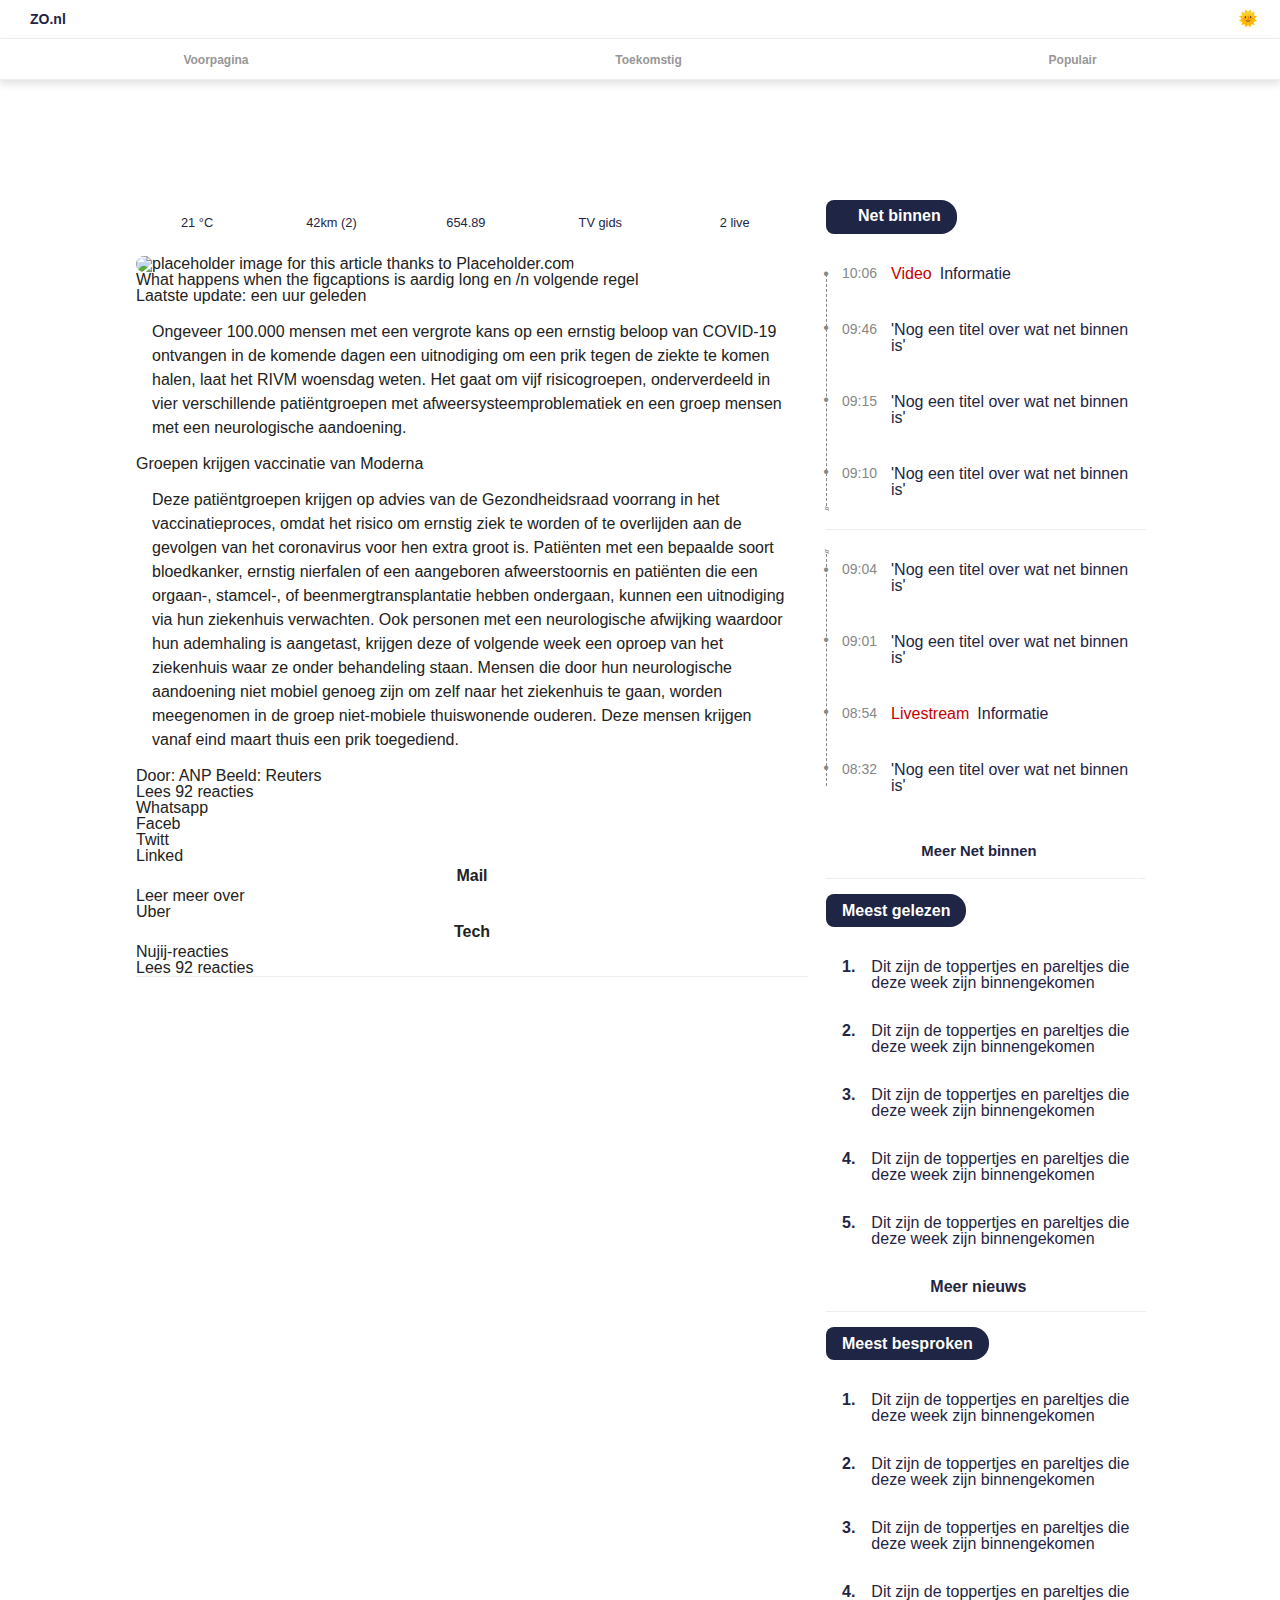
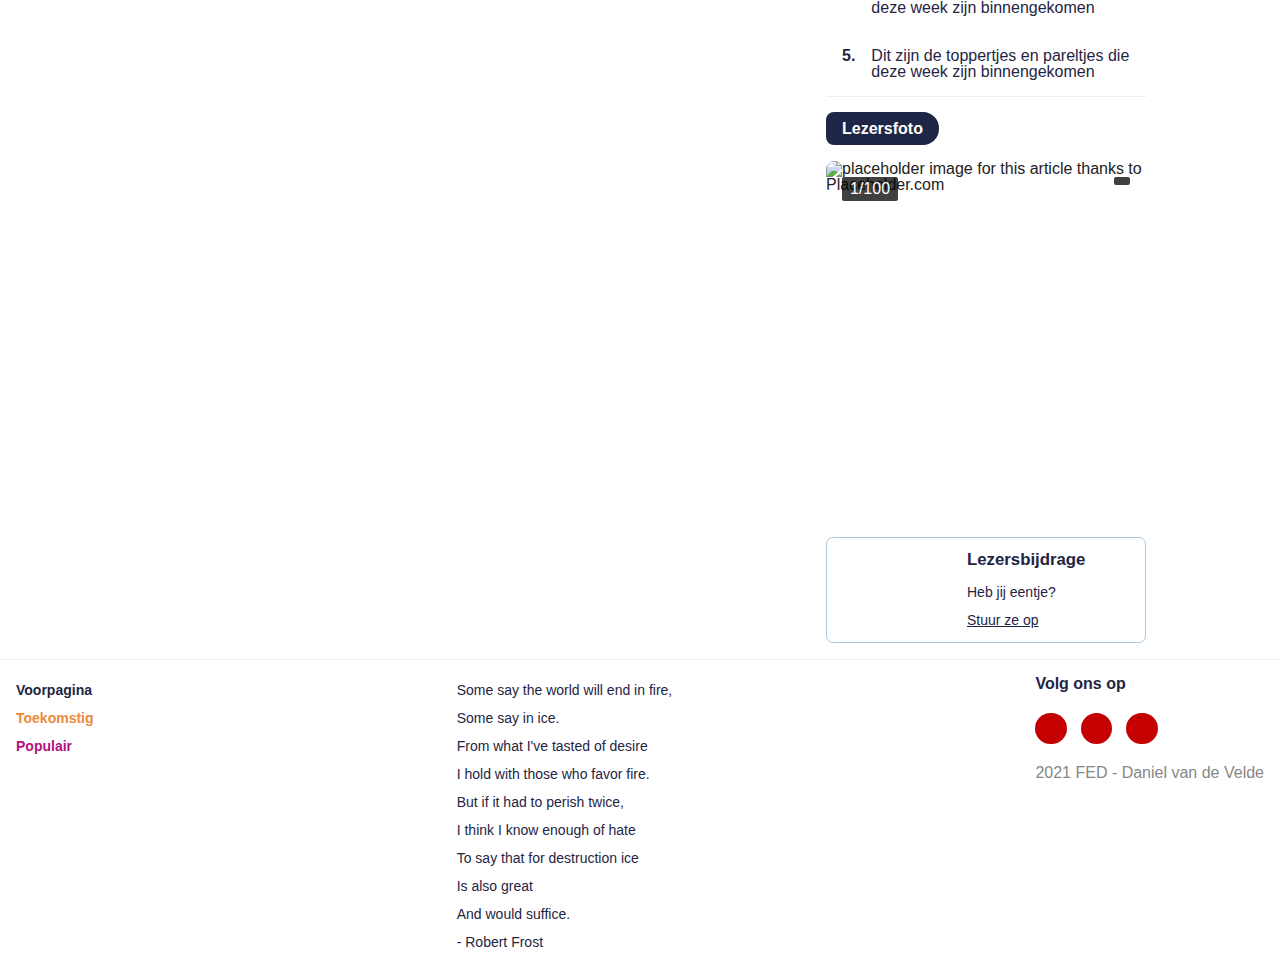
==== article.html @ d0b223e6 "added a second page" ====
<!DOCTYPE html>
<html lang="nl">
  <head>
    <meta charset="UTF-8" />
    <meta name="author" content="Daniel van de Velde" />
    <meta name="viewport" content="width=device-width, initial-scale=1" />
    <title>ZO - Het toekomstige nieuws het eerst op ZO.nl</title>
    <link href="styles/reset.css" rel="stylesheet" />
    <link href="styles/style.css" rel="stylesheet" />
    <script
      src="https://kit.fontawesome.com/f37409f078.js"
      crossorigin="anonymous"
    ></script>
  </head>

  <body>
    <header>
      <div>
        <a href="#"><i class="fas fa-fast-forward"></i>ZO.nl</a>
        <button>🌞</button>
      </div>
      <nav>
        <ul>
          <li><a href="index.html#frontpage">Voorpagina</a></li>
          <li><a href="index.html#future">Toekomstig</a></li>
          <li><a href="index.html#popular">Populair</a></li>
        </ul>
      </nav>
    </header>
    <main>
      <section>
        <ul>
          <li>
            <a href="#"><i class="fas fa-cloud-sun"></i><span>21 °C</span></a>
          </li>
          <li>
            <a href="#"><i class="fas fa-car"></i><span>42km (2)</span></a>
          </li>
          <li>
            <a href="#"><i class="far fa-chart-bar"></i><span>654.89</span></a>
          </li>
          <li>
            <a href="#"><i class="fas fa-tv"></i><span>TV gids</span></a>
          </li>
          <li>
            <a href="#"><i class="fas fa-futbol"></i><span>2 live</span></a>
          </li>
        </ul>
      </section>
      <section>
        <article>
          <figure>
            <img
              src="https://loremflickr.com/500/1000/kitten,cat/all?random=17"
              alt="placeholder image for this article thanks to Placeholder.com"
            />
            <figcaption>
              What happens when the figcaptions is aardig long en /n volgende
              regel
            </figcaption>
          </figure>
          <div>
            <div>
              <time datetime="2021-03-17T00:00">17 maart 2021 0:00</time>
              <span>Laatste update: een uur geleden</span>
            </div>
          </div>
          <p>
            Ongeveer 100.000 mensen met een vergrote kans op een ernstig beloop
            van COVID-19 ontvangen in de komende dagen een uitnodiging om een
            prik tegen de ziekte te komen halen, laat het RIVM woensdag weten.
            Het gaat om vijf risicogroepen, onderverdeeld in vier verschillende
            patiëntgroepen met afweersysteemproblematiek en een groep mensen met
            een neurologische aandoening.
          </p>
          <h3>Groepen krijgen vaccinatie van Moderna</h3>
          <p>
            Deze patiëntgroepen krijgen op advies van de Gezondheidsraad
            voorrang in het vaccinatieproces, omdat het risico om ernstig ziek
            te worden of te overlijden aan de gevolgen van het coronavirus voor
            hen extra groot is. Patiënten met een bepaalde soort bloedkanker,
            ernstig nierfalen of een aangeboren afweerstoornis en patiënten die
            een orgaan-, stamcel-, of beenmergtransplantatie hebben ondergaan,
            kunnen een uitnodiging via hun ziekenhuis verwachten. Ook personen
            met een neurologische afwijking waardoor hun ademhaling is
            aangetast, krijgen deze of volgende week een oproep van het
            ziekenhuis waar ze onder behandeling staan. Mensen die door hun
            neurologische aandoening niet mobiel genoeg zijn om zelf naar het
            ziekenhuis te gaan, worden meegenomen in de groep niet-mobiele
            thuiswonende ouderen. Deze mensen krijgen vanaf eind maart thuis een
            prik toegediend.
          </p>
        </article>
        <section>
          <div>
            <span>Door: ANP</span>
            <span>Beeld: Reuters</span>
          </div>
          <span>Lees 92 reacties</span>
          <ul>
            <li>Whatsapp</li>
            <li>Faceb</li>
            <li>Twitt</li>
            <li>Linked</li>
            <li>Mail</li>
          </ul>
        </section>
        <section>
          <span>Leer meer over</span>
          <ul>
            <li>Uber</li>
            <li>Tech</li>
          </ul>
        </section>
        <section>
          <h2>Nujij-reacties</h2>
          <span>Lees 92 reacties</span>
        </section>
      </section>
    </main>
    <aside>
      <section>
        <h2><a href="#">Net binnen</a></h2>
        <ul>
          <li>
            <a href="#">
              <time datetime="10:06">10:06</time> <span>Video</span
              ><span>Informatie</span>
            </a>
          </li>
          <li>
            <a href="#">
              <time datetime="09:46">09:46</time
              ><span>'Nog een titel over wat net binnen is'</span>
            </a>
          </li>
          <li>
            <a href="#">
              <time datetime="09:15">09:15</time
              ><span>'Nog een titel over wat net binnen is'</span>
            </a>
          </li>
          <li>
            <a href="#">
              <time datetime="09:10">09:10</time
              ><span>'Nog een titel over wat net binnen is'</span>
            </a>
          </li>
        </ul>
        <ul>
          <li>
            <a href="#">
              <time datetime="09:04">09:04</time
              ><span>'Nog een titel over wat net binnen is'</span>
            </a>
          </li>
          <li>
            <a href="#">
              <time datetime="09:01">09:01</time
              ><span>'Nog een titel over wat net binnen is'</span>
            </a>
          </li>
          <li>
            <a href="#">
              <time datetime="08:54">08:54</time><span>Livestream</span
              ><span>Informatie </span></a
            >
          </li>
          <li>
            <a href="#">
              <time datetime="08:32">08:32</time
              ><span>'Nog een titel over wat net binnen is'</span>
            </a>
          </li>
        </ul>
        <span><a href="#">Meer Net binnen</a></span>
      </section>
      <section>
        <h2><a href="#">Meest gelezen</a></h2>
        <ol>
          <li>
            <a href="#">
              Dit zijn de toppertjes en pareltjes die deze week zijn
              binnengekomen
            </a>
          </li>
          <li>
            <a href="#">
              Dit zijn de toppertjes en pareltjes die deze week zijn
              binnengekomen
            </a>
          </li>
          <li>
            <a href="#">
              Dit zijn de toppertjes en pareltjes die deze week zijn
              binnengekomen
            </a>
          </li>
          <li>
            <a href="#">
              Dit zijn de toppertjes en pareltjes die deze week zijn
              binnengekomen
            </a>
          </li>
          <li>
            <a href="#">
              Dit zijn de toppertjes en pareltjes die deze week zijn
              binnengekomen
            </a>
          </li>
          <span><a href="#">Meer nieuws</a></span>
        </ol>
      </section>
      <section>
        <h2><a href="#">Meest besproken</a></h2>
        <ol>
          <li>
            <a href="#">
              Dit zijn de toppertjes en pareltjes die deze week zijn
              binnengekomen
            </a>
          </li>
          <li>
            <a href="#">
              Dit zijn de toppertjes en pareltjes die deze week zijn
              binnengekomen
            </a>
          </li>
          <li>
            <a href="#">
              Dit zijn de toppertjes en pareltjes die deze week zijn
              binnengekomen
            </a>
          </li>
          <li>
            <a href="#">
              Dit zijn de toppertjes en pareltjes die deze week zijn
              binnengekomen
            </a>
          </li>
          <li>
            <a href="#">
              Dit zijn de toppertjes en pareltjes die deze week zijn
              binnengekomen
            </a>
          </li>
        </ol>
      </section>
      <section>
        <h2><a href="#">Lezersfoto</a></h2>
        <figure>
          <img
            src="https://loremflickr.com/500/500/kitten,cat/all?random=16"
            alt="placeholder image for this article thanks to Placeholder.com"
          />
          <button><i class="fas fa-expand-alt"></i></button>
          <div>
            <button><i class="fas fa-chevron-left"></i></button>
            <button><i class="fas fa-chevron-right"></i></button>
          </div>
        </figure>
        <a href="#">
          <article>
            <h3>Lezersbijdrage</h3>
            <p>Heb jij eentje?</p>
            <span>Stuur ze op</span>
          </article>
        </a>
      </section>
    </aside>
    <footer>
      <ul>
        <li class="frontpageLink"><a href="#">Voorpagina</a></li>
        <li class="futureLink"><a href="#">Toekomstig</a></li>
        <li class="popularLink"><a href="#">Populair</a></li>
      </ul>
      <ul>
        <li><a href="#">Some say the world will end in fire,</a></li>
        <li><a href="#">Some say in ice.</a></li>
        <li><a href="#">From what I've tasted of desire</a></li>
        <li><a href="#">I hold with those who favor fire.</a></li>
        <li><a href="#">But if it had to perish twice,</a></li>
        <li><a href="#">I think I know enough of hate</a></li>
        <li><a href="#">To say that for destruction ice</a></li>
        <li><a href="#">Is also great</a></li>
        <li><a href="#">And would suffice.</a></li>
        <li><a href="#">- Robert Frost</a></li>
      </ul>
      <div>
        <span>Volg ons op</span>
        <ul>
          <li>
            <a href="#"><i class="fab fa-instagram"></i></a>
          </li>
          <li>
            <a href="#"><i class="fab fa-facebook-f"></i></a>
          </li>
          <li>
            <a href="#"><i class="fab fa-twitter"></i></a>
          </li>
        </ul>
        <span>2021 FED - Daniel van de Velde</span>
      </div>
    </footer>
    <script src="scripts/script.js"></script>
  </body>
</html>
---- styles/style.css ----
:root {
  font-family: "Segoe UI", sans-serif;
  --pri-text: #1f2544;
  --sec-text: #979797;
  --ter-text: #c40000;
  --background: #fff;
  --background2: #fff;
  --border-color: #eee;
  --border-radius: 0.5em;
  --header-color: #1f2544;
}

.dark {
  --pri-text: #ddd;
  --sec-text: #ddd;
  --background: #000;
  --background2: #1f1f1f;
  --border-color: #3f3f3f;
  --header-color: #2e3c83;
}

body {
  background-color: var(--background);
}

main,
aside {
  padding: 0 0.625em;
}

/*
Header
*/

header {
  display: flex;
  flex-direction: column;
  margin-bottom: 7.5em;
}

header div {
  display: flex;
  justify-content: space-between;
  align-items: center;
  padding: 0.5em 1em;
  border-bottom: 1px solid var(--border-color);
  background-color: var(--background2);
}

header div a {
  font-weight: 700;
  font-size: 0.875em;
  text-decoration: none;
  color: var(--pri-text);
}

header div i {
  padding-right: 1em;
}

header div button {
  border: none;
  background: none;
  outline: none;
  animation: rotation 2s infinite linear;
  animation-play-state: paused;
  padding-bottom: 0.15em;
}

header div button:hover {
  transform: rotate(90deg);
  animation-play-state: running;
}

header nav {
  z-index: 2;
  box-shadow: 0 0.25em 0.5em 0 rgba(0, 0, 0, 0.12);
  border-bottom: 1px solid var(--border-color);
  background-color: var(--background2);
}

header nav ul {
  display: flex;
  justify-content: space-around;
  padding: 0.675em 0;
}

header nav li {
  padding: 1px;
}

header nav li a {
  text-decoration: none;
  color: var(--sec-text);
  font-weight: 700;
  text-transform: capitalize;
  font-size: 0.75em;
  padding: 0.5em 0.75em;
}

/*
Widgets at the top
*/

main > section:first-of-type ul {
  display: flex;
  justify-content: stretch;
}

main > section:first-of-type li {
  padding: 0.25em;
  margin-bottom: 1em;
  display: flex;
  flex-direction: column;
  width: 100%;
  border: 1px solid transparent;
}

main > section:first-of-type li a {
  padding: 0.25em;
  display: flex;
  flex-direction: column;
  align-items: center;
  color: var(--pri-text);
  text-decoration: none;
}

main > section:first-of-type i {
  padding-bottom: 0.5em;
}

main > section:first-of-type span {
  font-size: 0.8em;
}

main > section:first-of-type li span::after {
  font-size: 0.75em;
  font-family: FontAwesome;
  content: "\f054";
  padding-left: 0.5em;
}

main > section:first-of-type li:hover {
  border: 1px solid var(--pri-text);
  border-radius: 0.5em;
}

/*
A section of news
*/

main > section:nth-of-type(2),
main > section:nth-of-type(6),
main > section:nth-of-type(5) {
  border-bottom: 1px solid var(--border-color);
  margin-bottom: 1em;
}

main > section:nth-of-type(2) > h2,
main > section:nth-of-type(6) > h2,
main > section:nth-of-type(5) > h2 {
  flex: 1 0 100%;
  margin: 1.5em auto 1.5em 0;
}

main > section:nth-of-type(2) > h2 a,
main > section:nth-of-type(6) > h2 a,
main > section:nth-of-type(5) > h2 a {
  text-decoration: none;
  border-radius: 0.5em 1em 1em 0.5em;
  background-color: var(--header-color);
  padding: 0.5em 1em;
  color: #fff;
  font-weight: 700;
}

main > section:nth-of-type(6) > h2 a {
  background-color: #ed893c;
}

main > section:nth-of-type(6) li:last-child a {
  color: #ed893c;
}

main > section:nth-of-type(5) > h2 a {
  background-color: #b60f80;
}

main > section:nth-of-type(5) li:last-child a {
  color: #b60f80;
}

main > section:nth-of-type(2) > h2 a:hover,
main > section:nth-of-type(6) > h2 a:hover,
main > section:nth-of-type(5) > h2 a:hover {
  text-decoration: underline;
}

main > section:nth-of-type(2) > a,
main > section:nth-of-type(6) > a,
main > section:nth-of-type(5) > a {
  color: #fff;
}

main > section:nth-of-type(2) > a figure,
main > section:nth-of-type(6) > a figure,
main > section:nth-of-type(5) > a figure {
  position: relative;
  margin-bottom: 1em;
  height: 22.5em;
}

main > section:nth-of-type(2) > a figure img,
main > section:nth-of-type(6) > a figure img,
main > section:nth-of-type(5) > a figure img {
  border-radius: var(--border-radius);
  width: 100%;
  height: 100%;
}

main > section:nth-of-type(2) > a figure figcaption,
main > section:nth-of-type(6) > a figure figcaption,
main > section:nth-of-type(5) > a figure figcaption {
  font-size: 1.5em;
  font-weight: 700;
  position: absolute;
  bottom: 1em;
  left: 0.5em;
  right: 0.5em;
}

main > section:nth-of-type(2) > ul li,
main > section:nth-of-type(6) > ul li,
main > section:nth-of-type(5) > ul li {
  margin-bottom: 1em;
}

main > section:nth-of-type(2) li > a,
main > section:nth-of-type(6) li > a,
main > section:nth-of-type(5) li > a {
  color: var(--pri-text);
  text-decoration: none;
}

main > section:nth-of-type(2) li > a:hover,
main > section:nth-of-type(6) li > a:hover,
main > section:nth-of-type(5) li > a:hover {
  text-decoration: underline;
}

main > section:nth-of-type(2) ul li:last-child,
main > section:nth-of-type(6) ul li:last-child,
main > section:nth-of-type(5) ul li:last-child {
  text-align: center;
  font-weight: 700;
  padding: 0.25em;
}

main > section:nth-of-type(2) ul li:last-child a::after,
main > section:nth-of-type(6) ul li:last-child a::after,
main > section:nth-of-type(5) ul li:last-child a::after {
  font-weight: normal;
  font-size: 0.75em;
  font-family: FontAwesome;
  content: "\f054";
  padding-left: 0.5em;
  display: inline-block;
}

main > section:nth-of-type(2) ul li:last-child a:hover::after,
main > section:nth-of-type(6) ul li:last-child a:hover::after,
main > section:nth-of-type(5) ul li:last-child a:hover::after {
  text-decoration: none;
}

main > section:nth-of-type(2) ul li article,
main > section:nth-of-type(6) ul li article,
main > section:nth-of-type(5) ul li article {
  display: flex;
  align-items: center;
  position: relative;
}

main > section:nth-of-type(2) article figure,
main > section:nth-of-type(6) article figure,
main > section:nth-of-type(5) article figure {
  position: relative;
  flex: 0 0 7.5em;
}

main > section:nth-of-type(2) article img,
main > section:nth-of-type(6) article img,
main > section:nth-of-type(5) article img {
  border-radius: var(--border-radius);
  width: 100%;
  height: 100%;
}

main > section:nth-of-type(2) p,
main > section:nth-of-type(6) p,
main > section:nth-of-type(5) p {
  padding: 1em;
  display: flex;
  flex-direction: column;
  line-height: 1.5em;
}

main > section:nth-of-type(2) article p[data-attribute]::before,
main > section:nth-of-type(6) article p[data-attribute]::before,
main > section:nth-of-type(5) article p[data-attribute]::before {
  content: attr(data-attribute);
  font-size: 0.75em;
  color: var(--ter-text);
}

main > section:nth-of-type(2) article time,
main > section:nth-of-type(6) article time,
main > section:nth-of-type(5) article time {
  color: #fff;
  position: absolute;
  right: 0.5em;
  bottom: 1em;
}

main > section:nth-of-type(2) article p[data-attribute="Video"]::after,
main > section:nth-of-type(6) article p[data-attribute="Video"]::after,
main > section:nth-of-type(5) article p[data-attribute="Video"]::after {
  color: #fff;
  font-family: FontAwesome;
  font-size: 2em;
  content: "\f144";
  position: absolute;
  left: 0.25em;
  bottom: 0.25em;
}

/*
Hey, wanna get our newsletter? ad
*/

main > section:nth-of-type(3) {
  border: 2px solid var(--border-color);
  background-color: var(--background2);
  position: relative;
  padding: 1.25em;
  padding-left: 4.2em;
  border-radius: var(--border-radius);
  display: flex;
  flex-direction: column;
  font-size: 0.875em;
}

main > section:nth-of-type(3) article h3 {
  font-weight: 700;
  color: var(--pri-text);
  padding-bottom: 1em;
}

main > section:nth-of-type(3) article p {
  color: var(--pri-text);
  padding-bottom: 1em;
}

main > section:nth-of-type(3) div {
  margin-left: auto;
}

main > section:nth-of-type(3) button {
  border: none;
  padding: 0.5em 1em;
}

main > section div button:last-of-type {
  background: none;
  color: var(--pri-text);
  border-radius: 1.5em;
  margin-right: 1em;
}

main > section div button:last-of-type:hover {
  background-color: var(--border-color);
}

main > section div button:first-of-type {
  font-weight: 700;
  color: #fff;
  background-color: #1f2544;
  border-radius: 1.5em;
}

main > section:nth-of-type(3)::before {
  color: var(--pri-text);
  font-family: FontAwesome;
  font-size: 2em;
  position: absolute;
  left: 0.5em;
  top: 0.75em;
  content: "\f0f3";
}

/*
Videos
*/

main > section:nth-of-type(4) {
  display: flex;
  margin: 1em 0;
  width: 100%;
  flex-wrap: wrap;
  border-bottom: 1px solid var(--border-color);
}

main > section:nth-of-type(4) a {
  text-decoration: none;
  color: var(--pri-text);
}

main > section:nth-of-type(4) h2 {
  flex: 1 0 100%;
  margin: 1em auto 1em 0;
}

main > section:nth-of-type(4) h2 a {
  border-radius: 0.5em 1em 1em 0.5em;
  background-color: var(--header-color);
  padding: 0.5em 1em;
  color: #fff;
  font-weight: 700;
}

main > section:nth-of-type(4) h2 a:hover {
  text-decoration: underline;
}

main > section:nth-of-type(4) > a {
  flex: 1 0 calc(50% - 0.5em);
}

main > section:nth-of-type(4) > a:nth-of-type(odd) {
  margin-right: 1em;
}

main > section:nth-of-type(4) > a img {
  border-radius: var(--border-radius);
  width: 100%;
  margin-bottom: 1em;
}

main > section:nth-of-type(4) > a figure {
  padding: 1em 0;
}

main > section:nth-of-type(4) > a figure figcaption {
  position: relative;
}

main > section:nth-of-type(4) > a figure figcaption::before {
  color: #fff;
  font-family: FontAwesome;
  font-size: 2em;
  content: "\f144";
  position: absolute;
  left: 0.25em;
  top: -1.75em;
}

/*
Aside
*/

aside {
  padding: 0.5em;
}

/*
New new new, and his name is; Justin
*/

aside > section:nth-of-type(1) {
  margin: 1em 0;
}

aside > section:nth-of-type(1) h2 {
  border-radius: 0.5em 1em 1em 0.5em;
  background-color: var(--header-color);
  padding: 0.5em 1em 0.625em 2em;
  font-weight: 700;
  width: max-content;
  position: relative;
}

aside > section:nth-of-type(1) h2 a {
  color: #fff;
  text-decoration: none;
}

aside > section:nth-of-type(1) h2 a:hover {
  text-decoration: underline;
}

aside > section:nth-of-type(1) h2::before {
  color: #fff;
  font-family: FontAwesome;
  font-weight: normal;
  content: "\f519";
  margin-right: 1em;
  font-size: 0.5em;
  position: absolute;
  left: 1.5em;
  bottom: 1.625em;
}

aside > section:nth-of-type(1) ul {
  position: relative;
  padding-left: 1em;
  margin: 2em 0;
}

aside > section:nth-of-type(1) ul::before {
  content: "";
  top: 0.5em;
  bottom: 0.5em;
  left: 0;
  position: absolute;
  display: inline-block;
  border-left: 1px dashed #878787;
}

aside > section:nth-of-type(1) ul:first-of-type::after {
  position: absolute;
  content: "";
  border-bottom: 1px solid var(--border-color);
  bottom: -1em;
  left: 0;
  right: 0;
}

aside > section:nth-of-type(1) ul:first-of-type {
  padding-bottom: 1em;
}

aside > section:nth-of-type(1) ul:first-of-type li:last-of-type::after {
  position: absolute;
  width: 0.25em;
  height: 0.075em;
  left: -1.075em;
  content: "";
  border-top: 1px solid #878787;
  border-bottom: 1px solid #878787;
  transform: skewY(20deg);
  bottom: -0.75em;
}

aside > section:nth-of-type(1) ul:last-of-type {
  padding-top: 1em;
}

aside > section:nth-of-type(1) ul:last-of-type li:first-of-type::after {
  position: absolute;
  width: 0.25em;
  height: 0.075em;
  left: -1.075em;
  content: "";
  border-top: 1px solid #878787;
  border-bottom: 1px solid #878787;
  transform: skewY(20deg);
  top: -0.75em;
}

aside > section:nth-of-type(1) li {
  position: relative;
  padding: 0.25em 0;
}

aside > section:nth-of-type(1) li:first-of-type::before {
  top: 0;
}

aside > section:nth-of-type(1) li:first-of-type,
aside > section:nth-of-type(1) li:first-of-type a {
  padding-top: 0;
}

aside > section:nth-of-type(1) li:last-of-type,
aside > section:nth-of-type(1) li:last-of-type a {
  padding-bottom: 0;
}

aside > section:nth-of-type(1) li::before {
  position: absolute;
  content: "•";
  color: #878787;
  left: -1.1675em;
  top: 1.125em;
}

aside > section:nth-of-type(1) li a {
  padding: 1em 0;
  text-decoration: none;
  color: var(--pri-text);
  display: flex;
}

aside > section:nth-of-type(1) li a::after {
  font-size: 0.75em;
  font-family: FontAwesome;
  content: "\f054";
  position: absolute;
  right: 0;
}

aside > section:nth-of-type(1) li a span {
  color: var(--ter-text);
  padding-right: 0.5em;
}

aside > section:nth-of-type(1) li a span:last-of-type {
  color: var(--pri-text);
}

aside > section:nth-of-type(1) li a:hover span {
  text-decoration: underline;
}

aside > section:nth-of-type(1) li a time {
  font-size: 0.875em;
  color: #878787;
  padding-right: 1em;
}

aside > section:nth-of-type(1) > span {
  display: flex;
  border-bottom: 1px solid var(--border-color);
}

aside > section:nth-of-type(1) > span a {
  padding: 1.25em;
  font-size: 0.925em;
  font-weight: 700;
  text-decoration: none;
  color: var(--pri-text);
  flex: 1 0 auto;
  text-align: center;
}

aside > section:nth-of-type(1) > span a:hover {
  text-decoration: underline;
}

aside > section:nth-of-type(1) > span a::after {
  display: inline-block;
  font-size: 0.75em;
  font-family: FontAwesome;
  font-weight: normal;
  padding-left: 0.5em;
  content: "\f054";
}

/*
Most read and talked about
*/

aside > section:nth-of-type(2),
aside > section:nth-of-type(3) {
  margin: 1em 0;
  border-bottom: 1px solid var(--border-color);
}

aside > section:nth-of-type(2) > h2,
aside > section:nth-of-type(3) > h2 {
  flex: 1 0 100%;
  margin: 1.5em auto 1.5em 0;
}

aside > section:nth-of-type(2) > h2 a,
aside > section:nth-of-type(3) > h2 a {
  text-decoration: none;
  border-radius: 0.5em 1em 1em 0.5em;
  background-color: var(--header-color);
  padding: 0.5em 1em;
  color: #fff;
  font-weight: 700;
}

aside > section:nth-of-type(2) h2 a:hover,
aside > section:nth-of-type(3) h2 a:hover {
  text-decoration: underline;
}

aside > section:nth-of-type(2) ol li,
aside > section:nth-of-type(3) ol li {
  counter-increment: listitem;
  position: relative;
  display: flex;
  padding: 1em;
}

aside > section:nth-of-type(2) ol li::before,
aside > section:nth-of-type(3) ol li::before {
  color: var(--pri-text);
  content: counter(listitem) ".";
  display: block;
  font-weight: 700;
  padding-right: 1em;
}

aside > section:nth-of-type(2) li a,
aside > section:nth-of-type(3) li a {
  color: var(--pri-text);
  text-decoration: none;
}

aside > section:nth-of-type(2) li a:hover,
aside > section:nth-of-type(3) li a:hover {
  text-decoration: underline;
}

aside > section:nth-of-type(2) ol li a::after,
aside > section:nth-of-type(3) ol li a::after {
  font-size: 0.75em;
  font-family: FontAwesome;
  content: "\f054";
  position: absolute;
  right: 0;
  top: 1.5em;
}

aside > section:nth-of-type(2) span,
aside > section:nth-of-type(3) span {
  display: flex;
}

aside > section:nth-of-type(2) span a,
aside > section:nth-of-type(3) span a {
  padding: 1em 0;
  font-weight: 700;
  flex: 1 0 auto;
  text-align: center;
  text-decoration: none;
  color: var(--pri-text);
}

aside > section:nth-of-type(2) span a:hover,
aside > section:nth-of-type(3) span a:hover {
  text-decoration: underline;
}

aside > section:nth-of-type(2) span a::after,
aside > section:nth-of-type(3) span a::after {
  display: inline-block;
  font-size: 0.75em;
  font-family: FontAwesome;
  font-weight: normal;
  padding-left: 0.5em;
  content: "\f054";
}

/*
Photo by reader
*/

aside > section:nth-of-type(4) {
  padding-bottom: 1em;
}

aside > section:nth-of-type(4) > h2 {
  flex: 1 0 100%;
  margin: 1.5em auto 1.5em 0;
}

aside > section:nth-of-type(4) > h2 a {
  text-decoration: none;
  border-radius: 0.5em 1em 1em 0.5em;
  background-color: var(--header-color);
  padding: 0.5em 1em;
  color: #fff;
  font-weight: 700;
}

aside > section:nth-of-type(4) h2 a:hover {
  text-decoration: underline;
}

aside > section:nth-of-type(4) > figure {
  position: relative;
  margin-bottom: 1em;
  height: 22.5em;
}

aside > section:nth-of-type(4) > figure img {
  border-radius: var(--border-radius);
  width: 100%;
  height: 100%;
}

aside > section:nth-of-type(4) figure::before {
  content: "1/100";
  position: absolute;
  color: white;
  padding: 0.25em 0.5em;
  background-color: rgba(0, 0, 0, 0.75);
  border-radius: 0.125em;
  border: none;
  top: 1em;
  left: 1em;
}

aside > section:nth-of-type(4) button {
  position: absolute;
  color: white;
  padding: 0.25em 0.5em;
  background-color: rgba(0, 0, 0, 0.75);
  border-radius: 0.125em;
  border: none;
}

aside > section:nth-of-type(4) button:hover {
  background-color: rgba(0, 0, 0, 0.9);
}

aside > section:nth-of-type(4) figure > button {
  top: 1em;
  right: 1em;
}

aside > section:nth-of-type(4) div {
  transition: 0.5s;
  visibility: hidden;
  opacity: 0;
}

aside > section:nth-of-type(4) figure:hover div {
  visibility: visible;
  opacity: 1;
}

aside > section:nth-of-type(4) div button {
  color: white;
  bottom: 50%;
}

aside > section:nth-of-type(4) div button:first-of-type {
  left: 0.5em;
}

aside > section:nth-of-type(4) div button:last-of-type {
  right: 0.5em;
}

aside > section:nth-of-type(4) > a {
  text-decoration: none;
}

aside > section:nth-of-type(4) article {
  border: 1px solid #a8c7e0;
  background-color: var(--background2);
  position: relative;
  padding: 1em;
  padding-left: 10em;
  border-radius: var(--border-radius);
  display: flex;
  flex-direction: column;
  font-size: 0.875em;
}

aside > section:nth-of-type(4) article h3 {
  font-weight: 700;
  color: var(--pri-text);
  padding-bottom: 1em;
  font-size: 1.2em;
}

aside > section:nth-of-type(4) article p {
  color: var(--pri-text);
  padding-bottom: 1em;
}

aside > section:nth-of-type(4) article span {
  text-decoration: underline;
  color: var(--pri-text);
}

aside > section:nth-of-type(4) article span::after {
  font-size: 0.75em;
  font-family: FontAwesome;
  content: "\f054";
  padding-left: 0.5em;
  display: inline-block;
}

aside > section:nth-of-type(4) article::before {
  content: "\f0fe";
  font-family: FontAwesome;
  position: absolute;
  left: 1em;
  font-size: 3em;
  top: 25%;
  color: #a8c7e0;
}

aside > section:nth-of-type(4) article::after {
  content: "\f1d8";
  font-family: FontAwesome;
  position: absolute;
  left: 2.25em;
  font-size: 2em;
  top: 50%;
  color: var(--pri-text);
}

aside > section:nth-of-type(4) article:hover {
  border-color: var(--pri-text);
}

aside > section:nth-of-type(4) article:hover::before {
  color: var(--pri-text);
}

/*
Footer
*/

footer {
  border-top: 1px solid var(--border-color);
  padding: 1em;
  display: flex;
  flex-direction: row;
  justify-content: space-between;
  width: calc(100% - 2em);
}

footer ul {
  flex-direction: column;
  font-size: 0.875em;
}

footer ul li {
  padding: 0.5em 0;
}

footer ul:first-of-type li {
  font-weight: 700;
}

footer > ul:first-of-type li:nth-child(2) a {
  color: #ed893c;
}

footer > ul:first-of-type li:nth-child(3) a {
  color: #b60f80;
}

footer div ul {
  display: flex;
  flex-direction: row;
  flex-wrap: wrap;
}

footer div li {
  display: block;
  margin: 1em 1em 1em 0;
}

footer div li a {
  padding-top: 0.25em;
  display: block;
  font-size: 1.5em;
  text-align: center;
  width: 1.5em;
  height: 1.25em;
  border-radius: 50%;
  background-color: #c40000;
  color: #fff;
}

footer span:first-of-type {
  font-weight: 700;
  color: var(--pri-text);
}

footer span:last-of-type {
  color: #878787;
}

footer li a {
  text-decoration: none;
  color: var(--pri-text);
}

/*
Minor changes that the dark theme applies to some areas
*/
.dark main > section:first-of-type li:hover {
  border: 1px solid transparent;
}

.dark main div button:first-of-type {
  background: hsla(0, 0%, 50.2%, 0.2);
}

.dark main div button:last-of-type {
  background: hsla(0, 0%, 50.2%, 0.1);
}

.dark nav li a:hover {
  background-color: rgba(255, 255, 255, 0.075);
  border-radius: 1.5em;
}

.dark main > section:nth-of-type(2) ul li:last-child a,
.dark main > section:nth-of-type(6) ul li:last-child a,
.dark main > section:nth-of-type(5) ul li:last-child a {
  color: var(--pri-text);
}

.dark aside > section:nth-of-type(6) article {
  border-color: var(--border-color);
}

.dark aside > section:nth-of-type(6) article::before {
  color: var(--border-color);
}

.dark aside > section:nth-of-type(6) article::after {
  color: var(--pri-text);
}

/*
Minor animations, for the fun of it
*/
@keyframes rotation {
  from {
    transform: rotate(0);
  }

  to {
    transform: rotate(359deg);
  }
}

@media (min-width: 48em) {
  body {
    display: flex;
    flex-direction: row;
    flex-wrap: wrap;
  }

  main {
    flex: 1 0 28em;
  }

  main > section:nth-of-type(6) {
    border-bottom: none;
  }

  aside {
    padding: 0 0.5em;
    flex-basis: 20em;
    font-size: 0.875em;
  }

  aside > section:nth-of-type(1) {
    margin-top: 0;
  }

  aside > section > figure {
    height: 5em;
  }

  header {
    flex: 1 0 100%;
  }
}

@media (min-width: 62em) {
  aside {
    font-size: 1em;
  }
}

@media (min-width: 69em) {
  aside {
    margin-right: auto;
  }

  main {
    margin-left: auto;
    flex: 0 0 42em;
  }
}
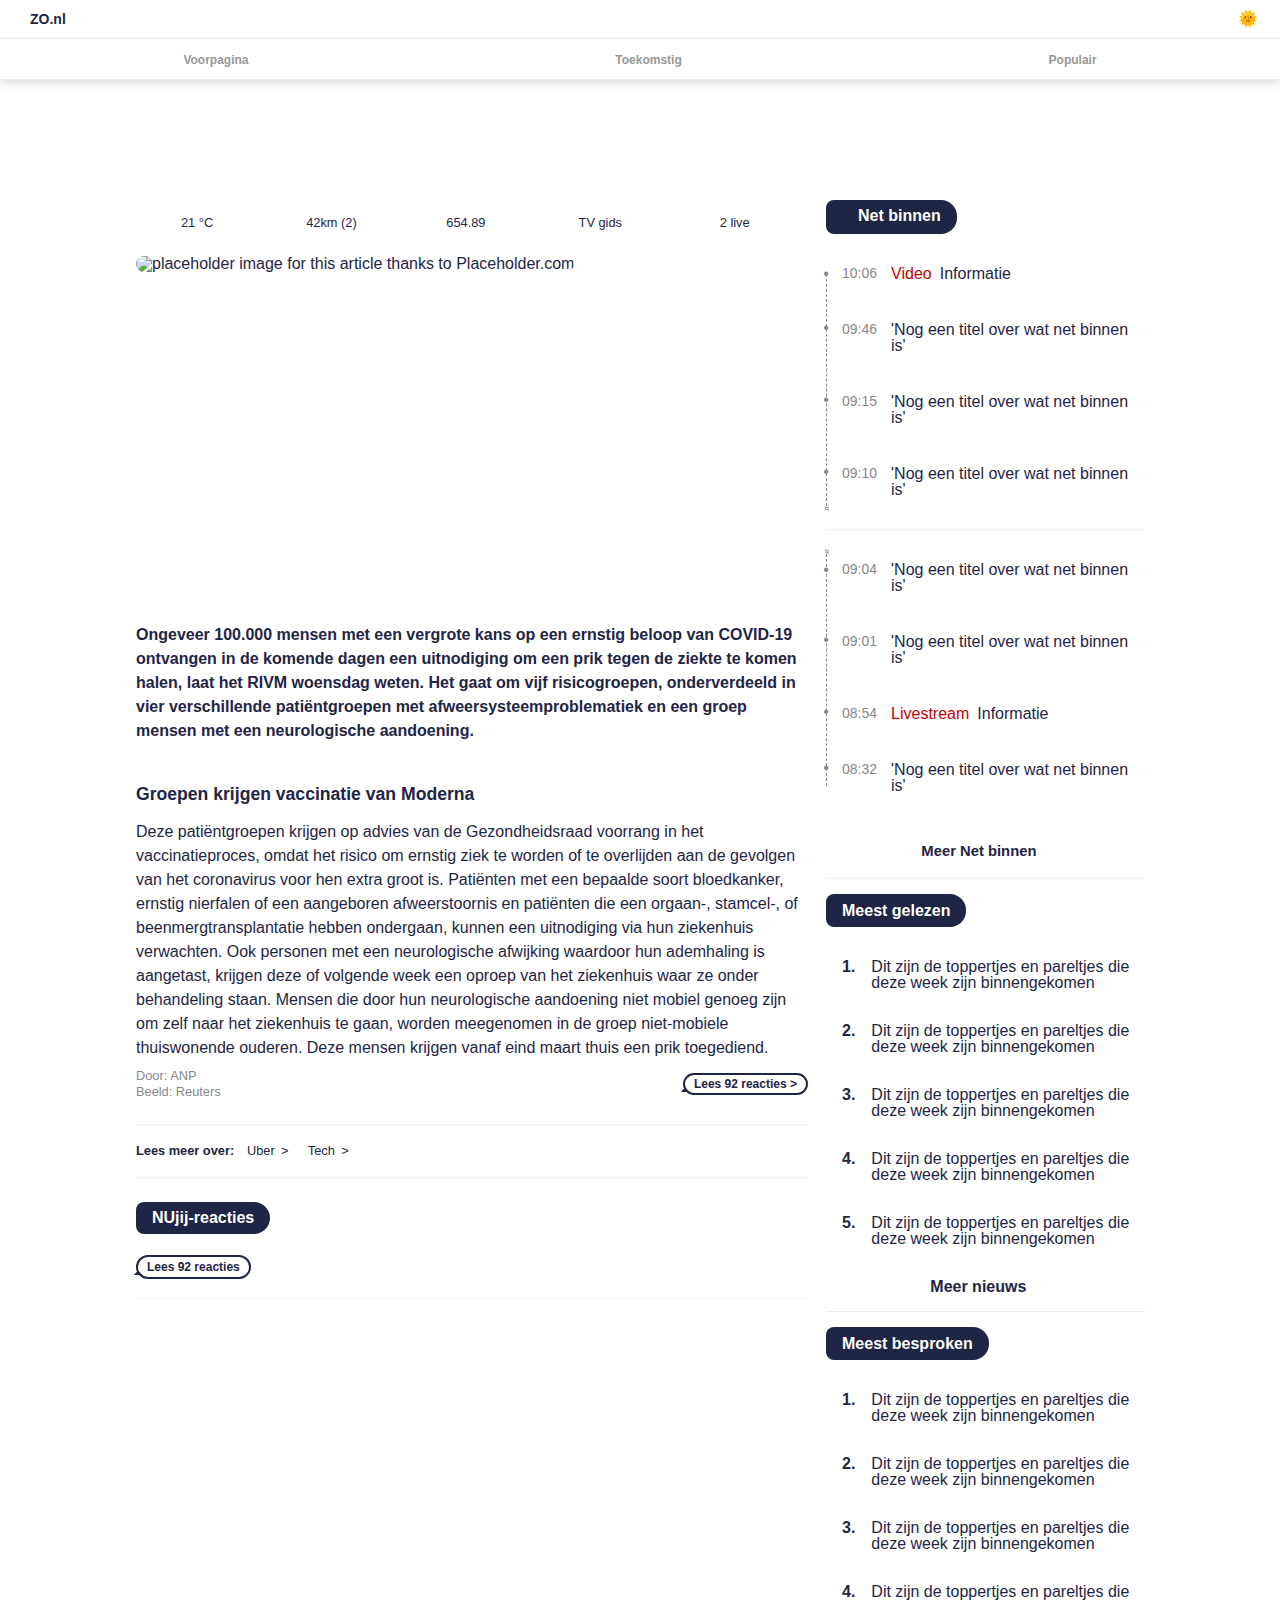
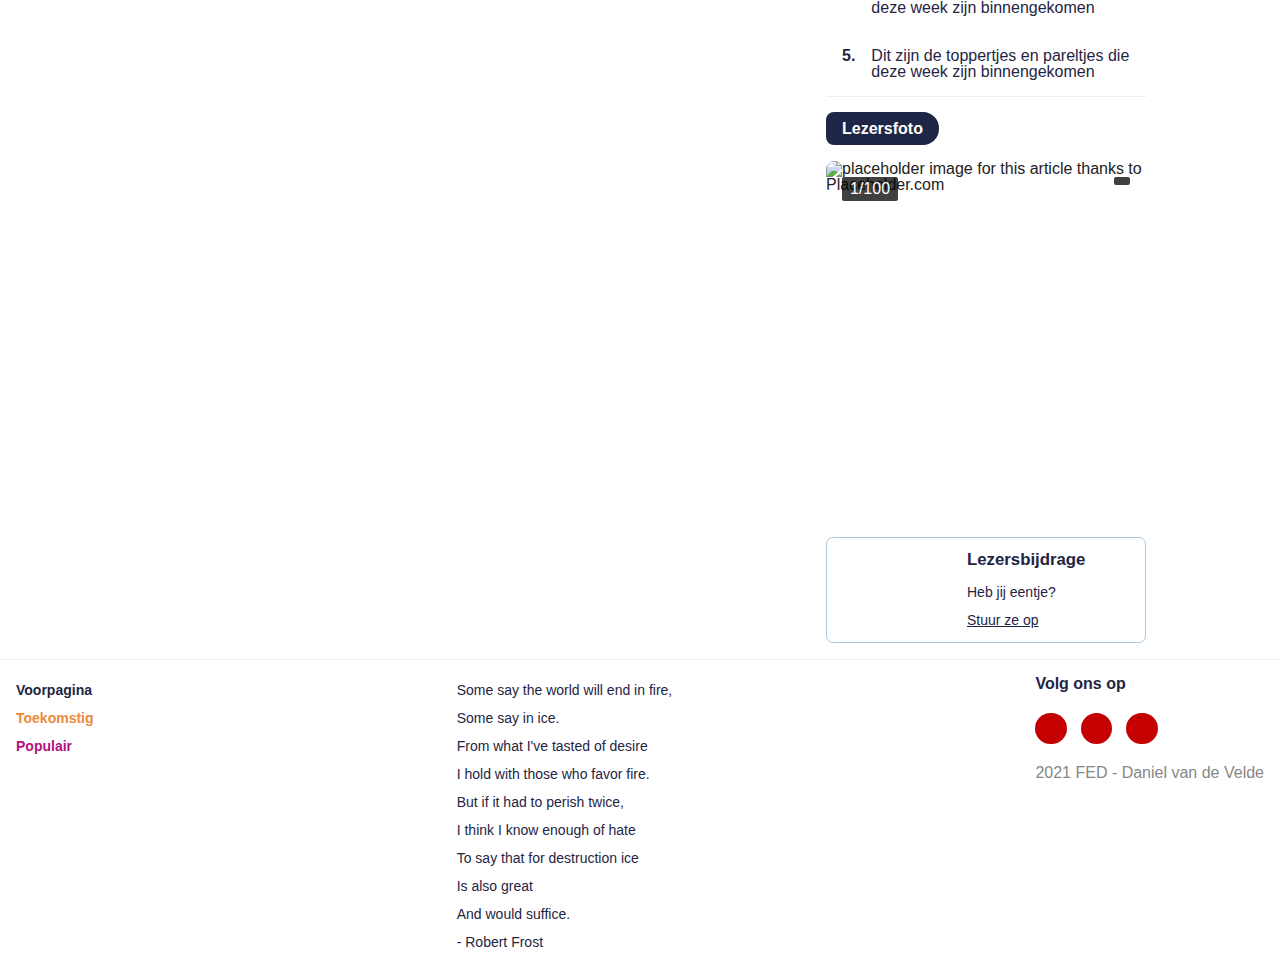
==== commit 770a3395: "Making article.html look presentable" ====
--- a/article.html
+++ b/article.html
@@ -59,12 +59,6 @@
               regel
             </figcaption>
           </figure>
-          <div>
-            <div>
-              <time datetime="2021-03-17T00:00">17 maart 2021 0:00</time>
-              <span>Laatste update: een uur geleden</span>
-            </div>
-          </div>
           <p>
             Ongeveer 100.000 mensen met een vergrote kans op een ernstig beloop
             van COVID-19 ontvangen in de komende dagen een uitnodiging om een
@@ -97,23 +91,16 @@
             <span>Beeld: Reuters</span>
           </div>
           <span>Lees 92 reacties</span>
-          <ul>
-            <li>Whatsapp</li>
-            <li>Faceb</li>
-            <li>Twitt</li>
-            <li>Linked</li>
-            <li>Mail</li>
-          </ul>
         </section>
         <section>
-          <span>Leer meer over</span>
+          <span>Lees meer over:</span>
           <ul>
             <li>Uber</li>
             <li>Tech</li>
           </ul>
         </section>
         <section>
-          <h2>Nujij-reacties</h2>
+          <h2>NUjij-reacties</h2>
           <span>Lees 92 reacties</span>
         </section>
       </section>
--- a/styles/style.css
+++ b/styles/style.css
@@ -19,6 +19,10 @@
   --header-color: #2e3c83;
 }
 
+html {
+  scroll-behavior: smooth;
+}
+
 body {
   background-color: var(--background);
 }
@@ -396,6 +400,168 @@
   left: 0.5em;
   top: 0.75em;
   content: "\f0f3";
+}
+
+/*
+Article page
+*/
+
+main > section:nth-of-type(2) > article,
+main > section:nth-of-type(2) > section {
+  color: var(--pri-text);
+}
+
+main > section:nth-of-type(2) > section {
+  border-bottom: 1px solid var(--border-color);
+}
+
+main > section:nth-of-type(2) > section:last-child {
+  border-bottom: none;
+}
+
+main > section:nth-of-type(2) > article > figure {
+  height: 22.5em;
+  position: relative;
+}
+
+main > section:nth-of-type(2) > article > figure > figcaption {
+  font-size: 1.5em;
+  font-weight: 700;
+  position: absolute;
+  bottom: 1em;
+  left: 0.5em;
+  right: 0.5em;
+  color: white;
+}
+
+main > section:nth-of-type(2) > article > p {
+  padding: 0.5em 0;
+}
+
+main > section:nth-of-type(2) > article > p:first-of-type {
+  font-weight: bold;
+}
+
+main > section:nth-of-type(2) > article > h3 {
+  padding: 2em 0 0.5em;
+  font-size: 1.1em;
+  font-weight: bold;
+  color: var(--pri-text);
+}
+
+main > section:nth-of-type(2) > section:first-of-type {
+  display: flex;
+  flex-direction: row;
+  justify-content: space-between;
+  align-items: center;
+}
+
+main > section:nth-of-type(2) > section:first-of-type div {
+  color: #878787;
+  font-size: 0.8em;
+  display: flex;
+  flex-direction: column;
+}
+
+main > section:nth-of-type(2) > section:first-of-type div > span {
+  line-height: 1.25em;
+}
+
+main > section:nth-of-type(2) > section:first-of-type > span {
+  border: 0.175em solid var(--pri-text);
+  border-radius: 1em;
+  font-size: 0.75em;
+  font-weight: bold;
+  padding: 0.25em 0.75em;
+  position: relative;
+}
+
+main > section:nth-of-type(2) > section:first-of-type > span::before {
+  content: "";
+  position: absolute;
+  bottom: 25%;
+  left: 0;
+  transform: rotateZ(45deg);
+  width: 0;
+  height: 0;
+  border: 0.5em solid transparent;
+  border-top-color: var(--pri-text);
+  border-bottom: 0;
+  border-left: 0;
+  margin-left: -0.25em;
+  margin-bottom: -0.5em;
+}
+
+main > section:nth-of-type(2) > section:first-of-type > span::after {
+  content: " >";
+}
+
+main > section:nth-of-type(2) > section {
+  padding-bottom: 1.5em;
+}
+
+main > section:nth-of-type(2) > section:nth-of-type(2) {
+  padding-top: 1.5em;
+  display: flex;
+  flex-direction: row;
+  font-size: 0.8em;
+}
+
+main > section:nth-of-type(2) > section:nth-of-type(2) span {
+  font-weight: 700;
+  padding-right: 0.5em;
+}
+
+main > section:nth-of-type(2) > section:nth-of-type(2) ul {
+  display: flex;
+  flex-direction: row;
+}
+
+main > section:nth-of-type(2) > section:nth-of-type(2) ul li {
+  font-weight: 500;
+  padding: 0 0.5em;
+  text-align: left;
+}
+
+main > section:nth-of-type(2) > section:nth-of-type(2) ul li::after {
+  content: ">";
+  padding: 0 0.5em;
+}
+
+main > section:nth-of-type(2) > section:nth-of-type(3) > h2 {
+  margin: 1.5em 0;
+  text-decoration: none;
+  border-radius: 0.5em 1em 1em 0.5em;
+  background-color: var(--header-color);
+  padding: 0.5em 1em;
+  color: #fff;
+  font-weight: 700;
+  width: max-content;
+}
+
+main > section:nth-of-type(2) > section:last-child > span {
+  border: 0.175em solid var(--pri-text);
+  border-radius: 1em;
+  font-size: 0.75em;
+  font-weight: bold;
+  padding: 0.25em 0.75em;
+  position: relative;
+}
+
+main > section:nth-of-type(2) > section:last-child > span::before {
+  content: "";
+  position: absolute;
+  bottom: 25%;
+  left: 0;
+  transform: rotateZ(45deg);
+  width: 0;
+  height: 0;
+  border: 0.5em solid transparent;
+  border-top-color: var(--pri-text);
+  border-bottom: 0;
+  border-left: 0;
+  margin-left: -0.25em;
+  margin-bottom: -0.5em;
 }
 
 /*
@@ -1087,4 +1253,13 @@
     margin-left: auto;
     flex: 0 0 42em;
   }
-}
+
+  main > section ul figure {
+    display: none;
+    visibility: collapse;
+  }
+
+  main section ul figure::before {
+    content: ">";
+  }
+}
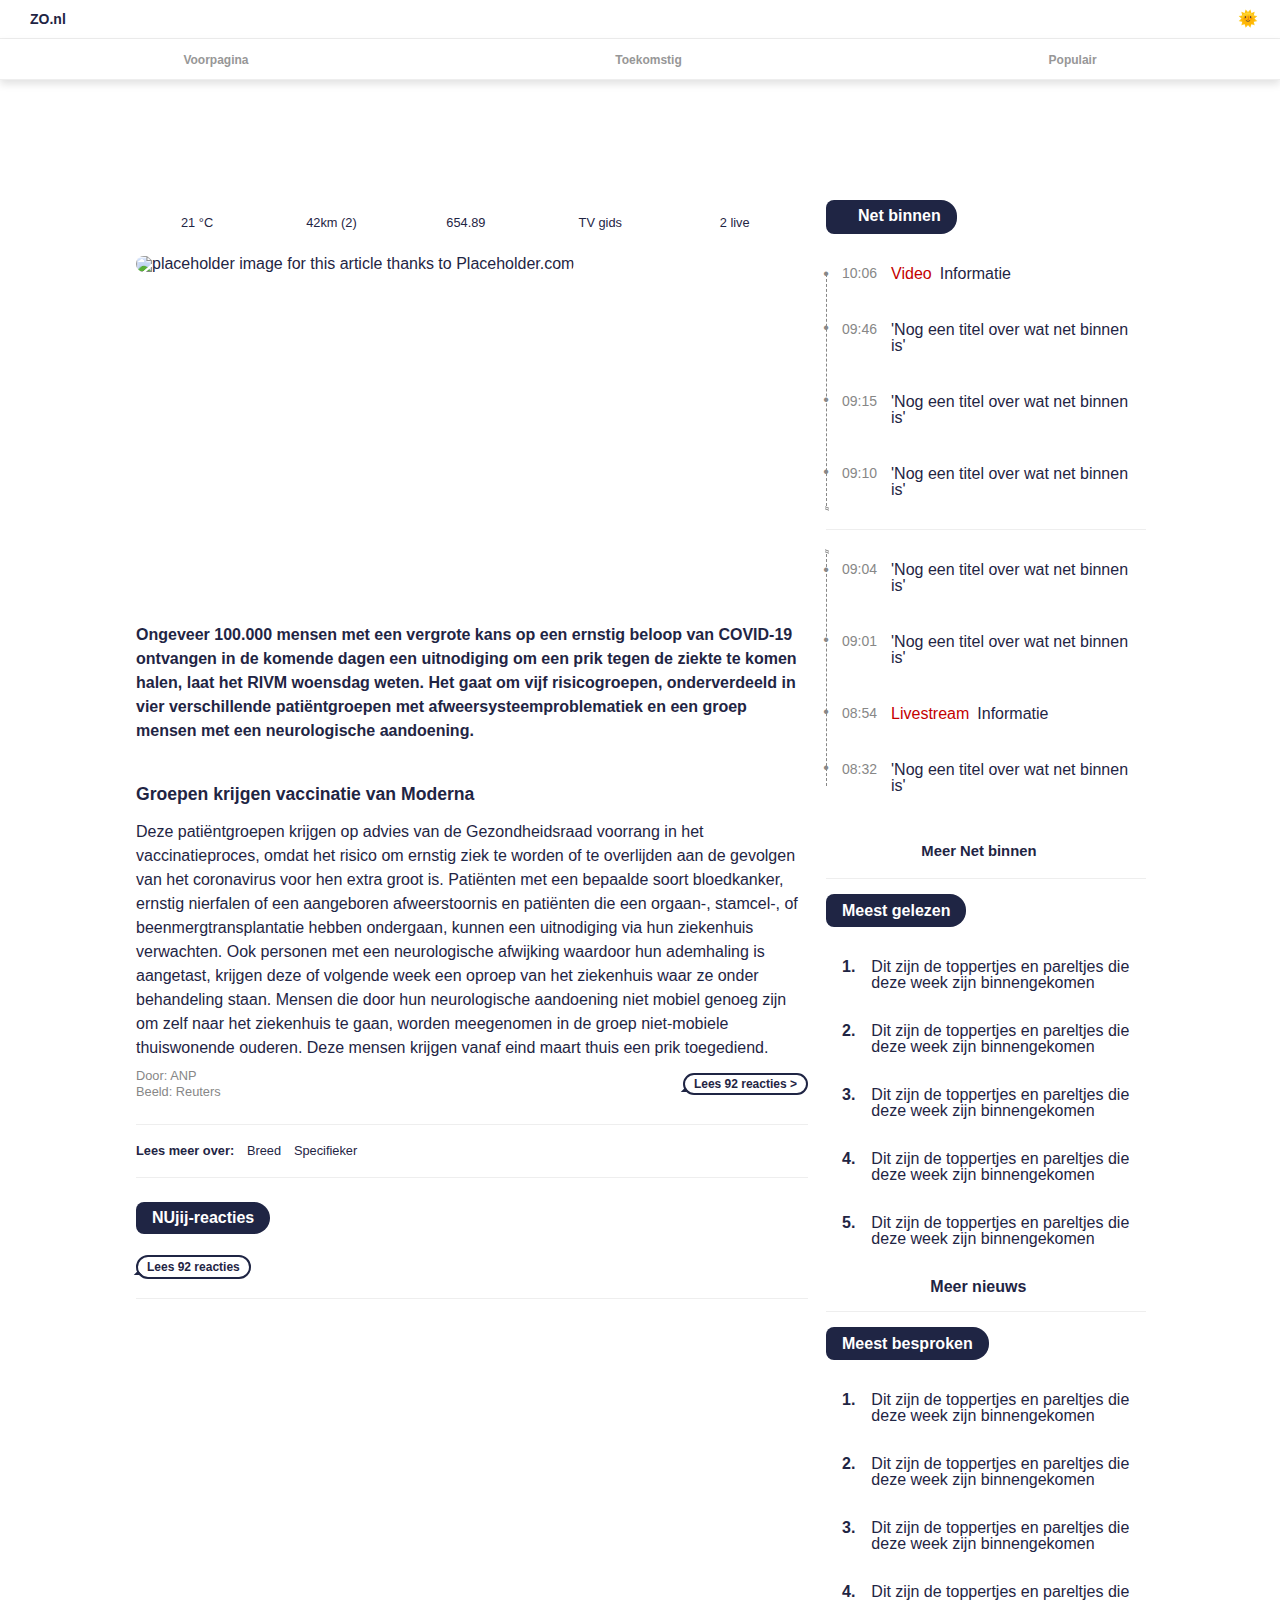
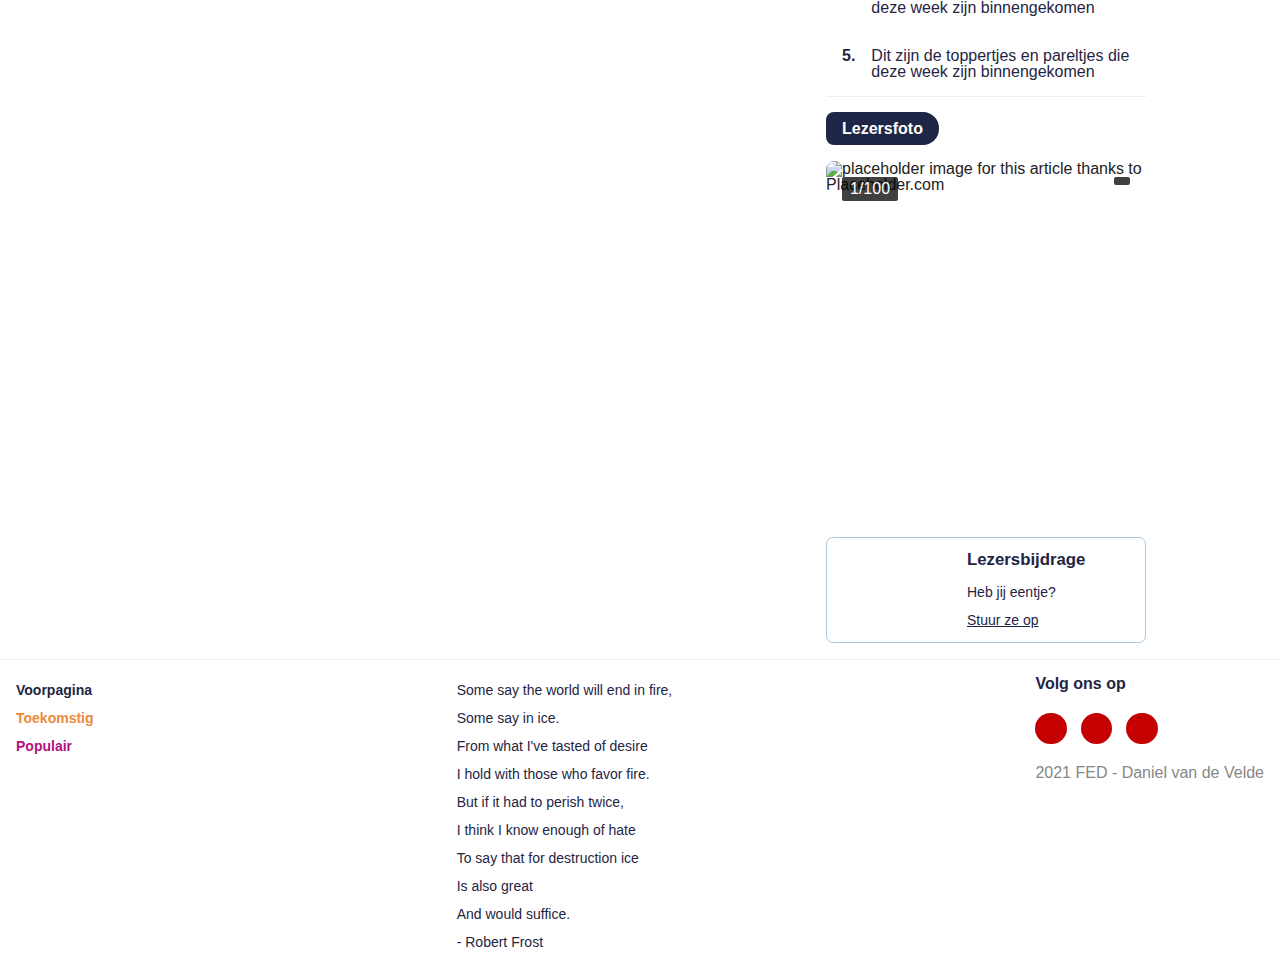
==== commit d2fb794b: "forgot to make and style anchor tags" ====
--- a/article.html
+++ b/article.html
@@ -95,8 +95,8 @@
         <section>
           <span>Lees meer over:</span>
           <ul>
-            <li>Uber</li>
-            <li>Tech</li>
+            <li><a href="#">Breed</a></li>
+            <li><a href="#">Specifieker</a></li>
           </ul>
         </section>
         <section>
--- a/styles/style.css
+++ b/styles/style.css
@@ -474,6 +474,7 @@
   font-weight: bold;
   padding: 0.25em 0.75em;
   position: relative;
+  cursor: pointer;
 }
 
 main > section:nth-of-type(2) > section:first-of-type > span::before {
@@ -524,7 +525,6 @@
 }
 
 main > section:nth-of-type(2) > section:nth-of-type(2) ul li::after {
-  content: ">";
   padding: 0 0.5em;
 }
 
